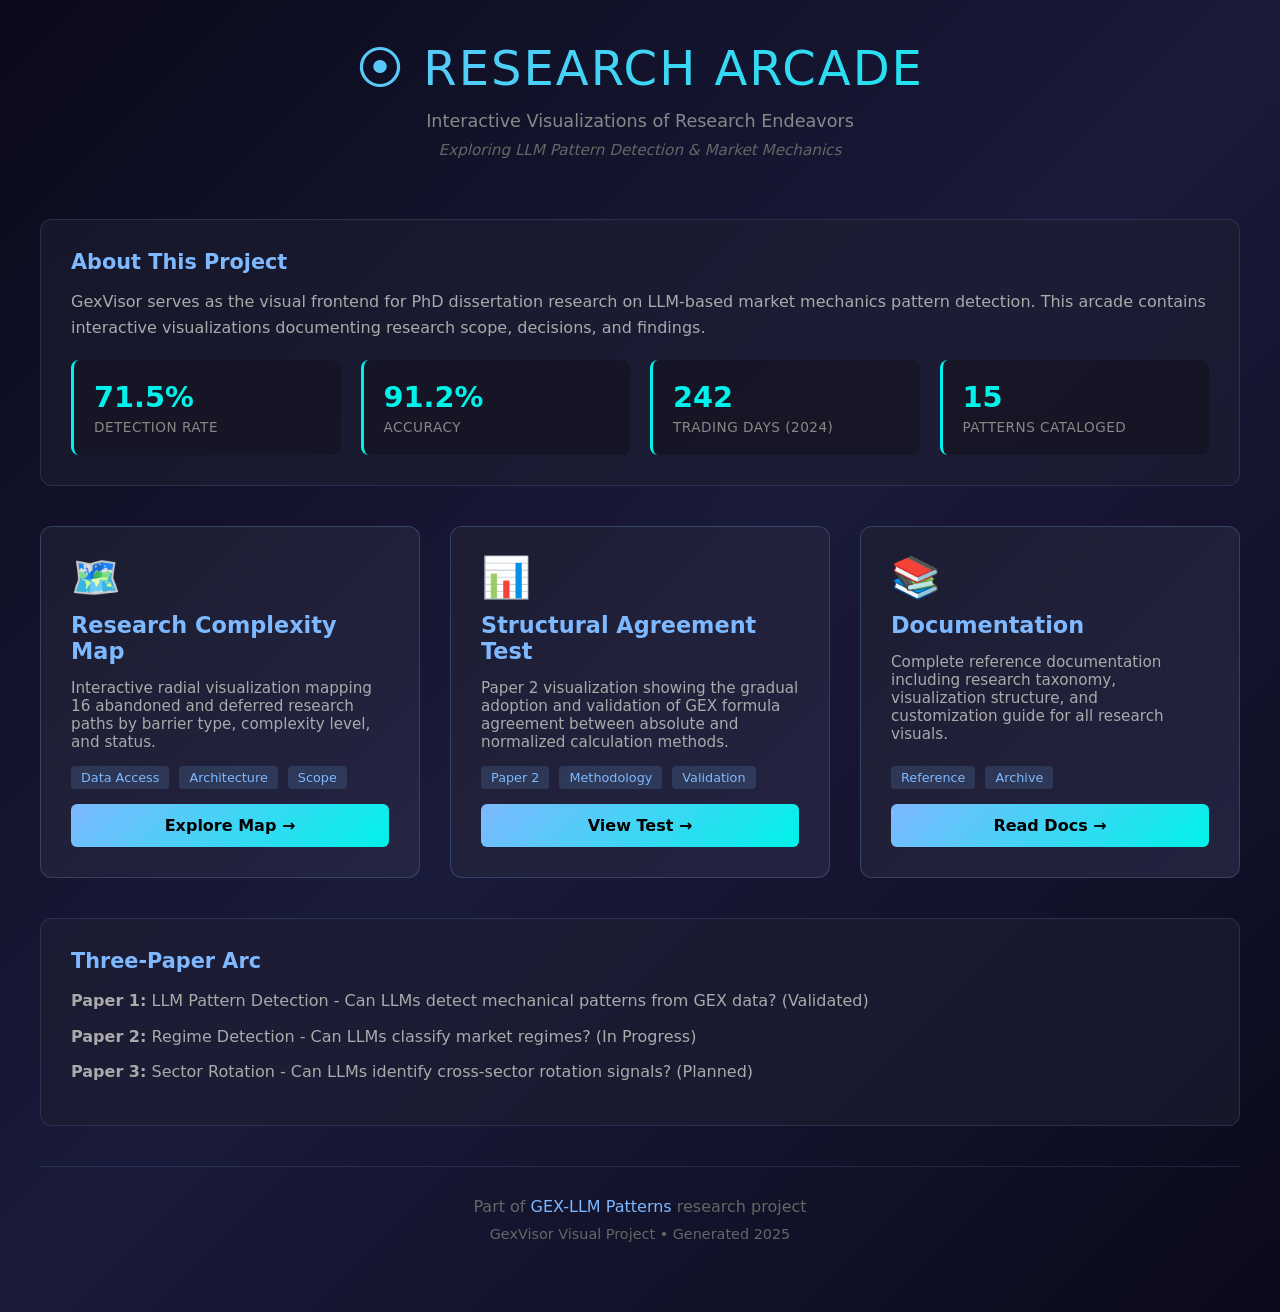
==== docs/research-visuals/index.html @ 666cb74e "Add project infrastructure, documentation, and CI/CD setup This commit establishes the foundational " ====
<!DOCTYPE html>
<html lang="en">
<head>
    <meta charset="UTF-8">
    <meta name="viewport" content="width=device-width, initial-scale=1.0">
    <title>Research Arcade - GexVisor Visual Projects</title>
    <style>
        * {
            margin: 0;
            padding: 0;
            box-sizing: border-box;
        }

        body {
            font-family: 'Segoe UI', system-ui, -apple-system, sans-serif;
            background: linear-gradient(135deg, #0a0a1a 0%, #1a1a3a 50%, #0a0a1a 100%);
            min-height: 100vh;
            color: #e0e0e0;
            padding: 40px 20px;
        }

        .container {
            max-width: 1200px;
            margin: 0 auto;
        }

        header {
            text-align: center;
            margin-bottom: 60px;
        }

        h1 {
            font-size: 3rem;
            background: linear-gradient(135deg, #7eb8ff, #00f2ea);
            -webkit-background-clip: text;
            -webkit-text-fill-color: transparent;
            background-clip: text;
            margin-bottom: 15px;
            font-weight: 300;
            letter-spacing: 2px;
        }

        .subtitle {
            color: #888;
            font-size: 1.1rem;
            margin-bottom: 10px;
        }

        .tagline {
            color: #666;
            font-size: 0.95rem;
            font-style: italic;
        }

        .arcade {
            display: grid;
            grid-template-columns: repeat(auto-fit, minmax(350px, 1fr));
            gap: 30px;
            margin-bottom: 40px;
        }

        .card {
            background: linear-gradient(135deg, rgba(30, 30, 50, 0.8), rgba(40, 40, 70, 0.8));
            border: 1px solid rgba(100, 150, 200, 0.3);
            border-radius: 12px;
            padding: 30px;
            transition: all 0.3s ease;
            display: flex;
            flex-direction: column;
            gap: 15px;
        }

        .card:hover {
            border-color: rgba(100, 200, 255, 0.6);
            box-shadow: 0 0 30px rgba(0, 242, 234, 0.1);
            transform: translateY(-5px);
        }

        .card-icon {
            font-size: 2.5rem;
            line-height: 1;
        }

        .card-title {
            font-size: 1.4rem;
            font-weight: 600;
            color: #7eb8ff;
        }

        .card-description {
            font-size: 0.95rem;
            color: #aaa;
            flex-grow: 1;
        }

        .card-meta {
            display: flex;
            gap: 10px;
            font-size: 0.8rem;
            color: #666;
            flex-wrap: wrap;
        }

        .tag {
            background: rgba(100, 150, 200, 0.2);
            padding: 4px 10px;
            border-radius: 4px;
            color: #7eb8ff;
        }

        .btn {
            display: inline-block;
            padding: 12px 24px;
            background: linear-gradient(135deg, #7eb8ff, #00f2ea);
            color: #000;
            text-decoration: none;
            border-radius: 6px;
            font-weight: 600;
            transition: all 0.3s ease;
            border: none;
            cursor: pointer;
            text-align: center;
        }

        .btn:hover {
            transform: scale(1.05);
            box-shadow: 0 0 20px rgba(0, 242, 234, 0.3);
        }

        .info-section {
            background: rgba(30, 30, 50, 0.6);
            border: 1px solid rgba(100, 150, 200, 0.2);
            border-radius: 12px;
            padding: 30px;
            margin-bottom: 40px;
        }

        .info-section h2 {
            color: #7eb8ff;
            margin-bottom: 15px;
            font-size: 1.3rem;
        }

        .info-section p {
            color: #aaa;
            line-height: 1.6;
            margin-bottom: 10px;
        }

        .metrics {
            display: grid;
            grid-template-columns: repeat(auto-fit, minmax(200px, 1fr));
            gap: 20px;
            margin-top: 20px;
        }

        .metric {
            background: rgba(20, 20, 35, 0.8);
            padding: 20px;
            border-radius: 8px;
            border-left: 3px solid #00f2ea;
        }

        .metric-value {
            font-size: 1.8rem;
            font-weight: bold;
            color: #00f2ea;
            margin-bottom: 5px;
        }

        .metric-label {
            font-size: 0.85rem;
            color: #888;
            text-transform: uppercase;
            letter-spacing: 0.5px;
        }

        footer {
            text-align: center;
            color: #666;
            padding: 30px 0;
            border-top: 1px solid rgba(100, 150, 200, 0.2);
        }

        footer a {
            color: #7eb8ff;
            text-decoration: none;
        }

        footer a:hover {
            text-decoration: underline;
        }
    </style>
</head>
<body>

<div class="container">
    <header>
        <h1>⦿ RESEARCH ARCADE</h1>
        <div class="subtitle">Interactive Visualizations of Research Endeavors</div>
        <div class="tagline">Exploring LLM Pattern Detection & Market Mechanics</div>
    </header>

    <div class="info-section">
        <h2>About This Project</h2>
        <p>GexVisor serves as the visual frontend for PhD dissertation research on LLM-based market mechanics pattern detection. This arcade contains interactive visualizations documenting research scope, decisions, and findings.</p>

        <div class="metrics">
            <div class="metric">
                <div class="metric-value">71.5%</div>
                <div class="metric-label">Detection Rate</div>
            </div>
            <div class="metric">
                <div class="metric-value">91.2%</div>
                <div class="metric-label">Accuracy</div>
            </div>
            <div class="metric">
                <div class="metric-value">242</div>
                <div class="metric-label">Trading Days (2024)</div>
            </div>
            <div class="metric">
                <div class="metric-value">15</div>
                <div class="metric-label">Patterns Cataloged</div>
            </div>
        </div>
    </div>

    <div class="arcade">

        <div class="card">
            <div class="card-icon">🗺️</div>
            <div class="card-title">Research Complexity Map</div>
            <div class="card-description">
                Interactive radial visualization mapping 16 abandoned and deferred research paths by barrier type, complexity level, and status.
            </div>
            <div class="card-meta">
                <span class="tag">Data Access</span>
                <span class="tag">Architecture</span>
                <span class="tag">Scope</span>
            </div>
            <a href="research_complexity_map.html" class="btn">Explore Map →</a>
        </div>

        <div class="card">
            <div class="card-icon">📊</div>
            <div class="card-title">Structural Agreement Test</div>
            <div class="card-description">
                Paper 2 visualization showing the gradual adoption and validation of GEX formula agreement between absolute and normalized calculation methods.
            </div>
            <div class="card-meta">
                <span class="tag">Paper 2</span>
                <span class="tag">Methodology</span>
                <span class="tag">Validation</span>
            </div>
            <a href="paper2.html" class="btn">View Test →</a>
        </div>

        <div class="card">
            <div class="card-icon">📚</div>
            <div class="card-title">Documentation</div>
            <div class="card-description">
                Complete reference documentation including research taxonomy, visualization structure, and customization guide for all research visuals.
            </div>
            <div class="card-meta">
                <span class="tag">Reference</span>
                <span class="tag">Archive</span>
            </div>
            <a href="README.md" class="btn">Read Docs →</a>
        </div>

    </div>

    <div class="info-section">
        <h2>Three-Paper Arc</h2>
        <p><strong>Paper 1:</strong> LLM Pattern Detection - Can LLMs detect mechanical patterns from GEX data? (Validated)</p>
        <p><strong>Paper 2:</strong> Regime Detection - Can LLMs classify market regimes? (In Progress)</p>
        <p><strong>Paper 3:</strong> Sector Rotation - Can LLMs identify cross-sector rotation signals? (Planned)</p>
    </div>

    <footer>
        <p>Part of <a href="https://github.com/iAmGiG/gex-llm-patterns">GEX-LLM Patterns</a> research project</p>
        <p style="margin-top: 10px; font-size: 0.9rem;">GexVisor Visual Project • Generated 2025</p>
    </footer>
</div>

</body>
</html>
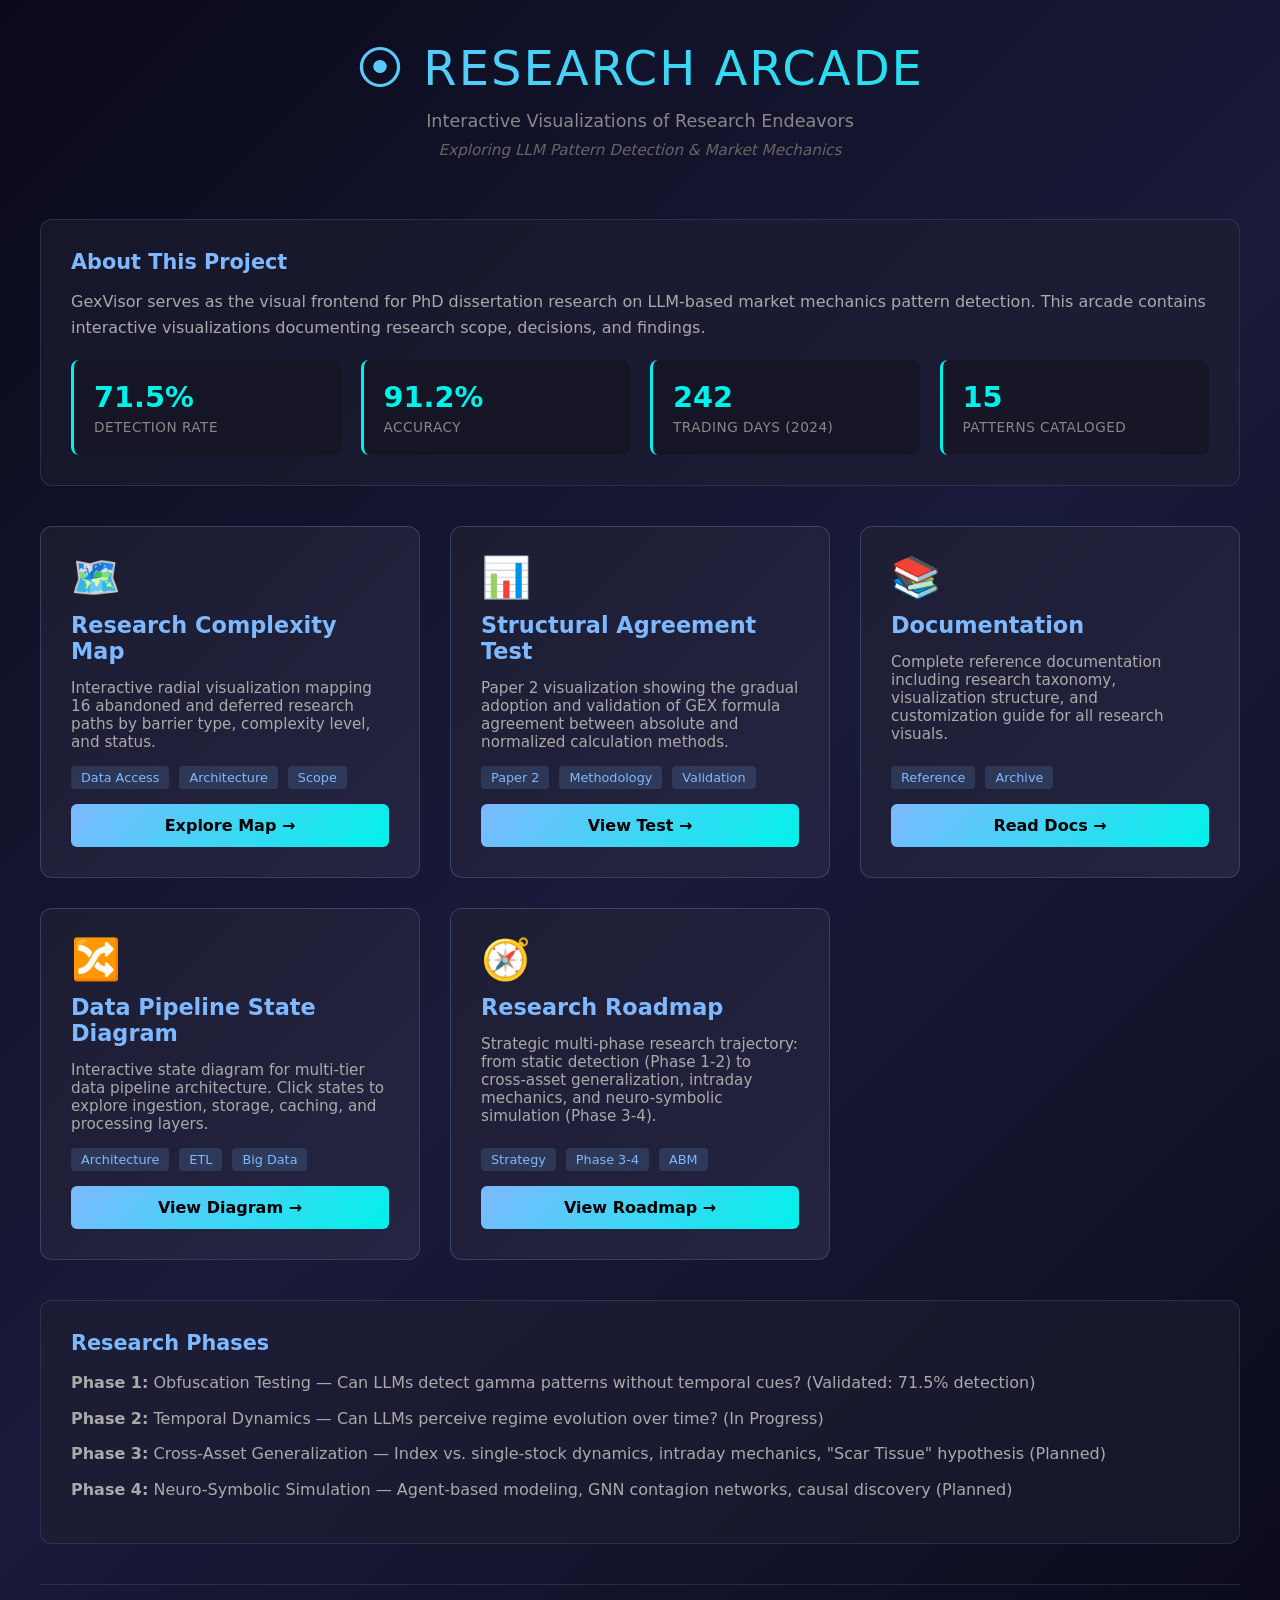
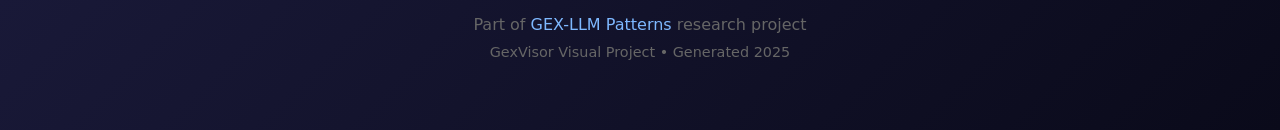
==== commit 63c48ead: "Add comprehensive research roadmap documentation - RESEARCH_ROADMAP.md: Full Phase 1-4 strategic tra" ====
--- a/docs/research-visuals/index.html
+++ b/docs/research-visuals/index.html
@@ -268,13 +268,42 @@
             <a href="README.md" class="btn">Read Docs →</a>
         </div>
 
+        <div class="card">
+            <div class="card-icon">🔀</div>
+            <div class="card-title">Data Pipeline State Diagram</div>
+            <div class="card-description">
+                Interactive state diagram for multi-tier data pipeline architecture. Click states to explore ingestion, storage, caching, and processing layers.
+            </div>
+            <div class="card-meta">
+                <span class="tag">Architecture</span>
+                <span class="tag">ETL</span>
+                <span class="tag">Big Data</span>
+            </div>
+            <a href="data_pipeline_state_diagram.html" class="btn">View Diagram →</a>
+        </div>
+
+        <div class="card">
+            <div class="card-icon">🧭</div>
+            <div class="card-title">Research Roadmap</div>
+            <div class="card-description">
+                Strategic multi-phase research trajectory: from static detection (Phase 1-2) to cross-asset generalization, intraday mechanics, and neuro-symbolic simulation (Phase 3-4).
+            </div>
+            <div class="card-meta">
+                <span class="tag">Strategy</span>
+                <span class="tag">Phase 3-4</span>
+                <span class="tag">ABM</span>
+            </div>
+            <a href="RESEARCH_ROADMAP.md" class="btn">View Roadmap →</a>
+        </div>
+
     </div>
 
     <div class="info-section">
-        <h2>Three-Paper Arc</h2>
-        <p><strong>Paper 1:</strong> LLM Pattern Detection - Can LLMs detect mechanical patterns from GEX data? (Validated)</p>
-        <p><strong>Paper 2:</strong> Regime Detection - Can LLMs classify market regimes? (In Progress)</p>
-        <p><strong>Paper 3:</strong> Sector Rotation - Can LLMs identify cross-sector rotation signals? (Planned)</p>
+        <h2>Research Phases</h2>
+        <p><strong>Phase 1:</strong> Obfuscation Testing — Can LLMs detect gamma patterns without temporal cues? (Validated: 71.5% detection)</p>
+        <p><strong>Phase 2:</strong> Temporal Dynamics — Can LLMs perceive regime evolution over time? (In Progress)</p>
+        <p><strong>Phase 3:</strong> Cross-Asset Generalization — Index vs. single-stock dynamics, intraday mechanics, "Scar Tissue" hypothesis (Planned)</p>
+        <p><strong>Phase 4:</strong> Neuro-Symbolic Simulation — Agent-based modeling, GNN contagion networks, causal discovery (Planned)</p>
     </div>
 
     <footer>
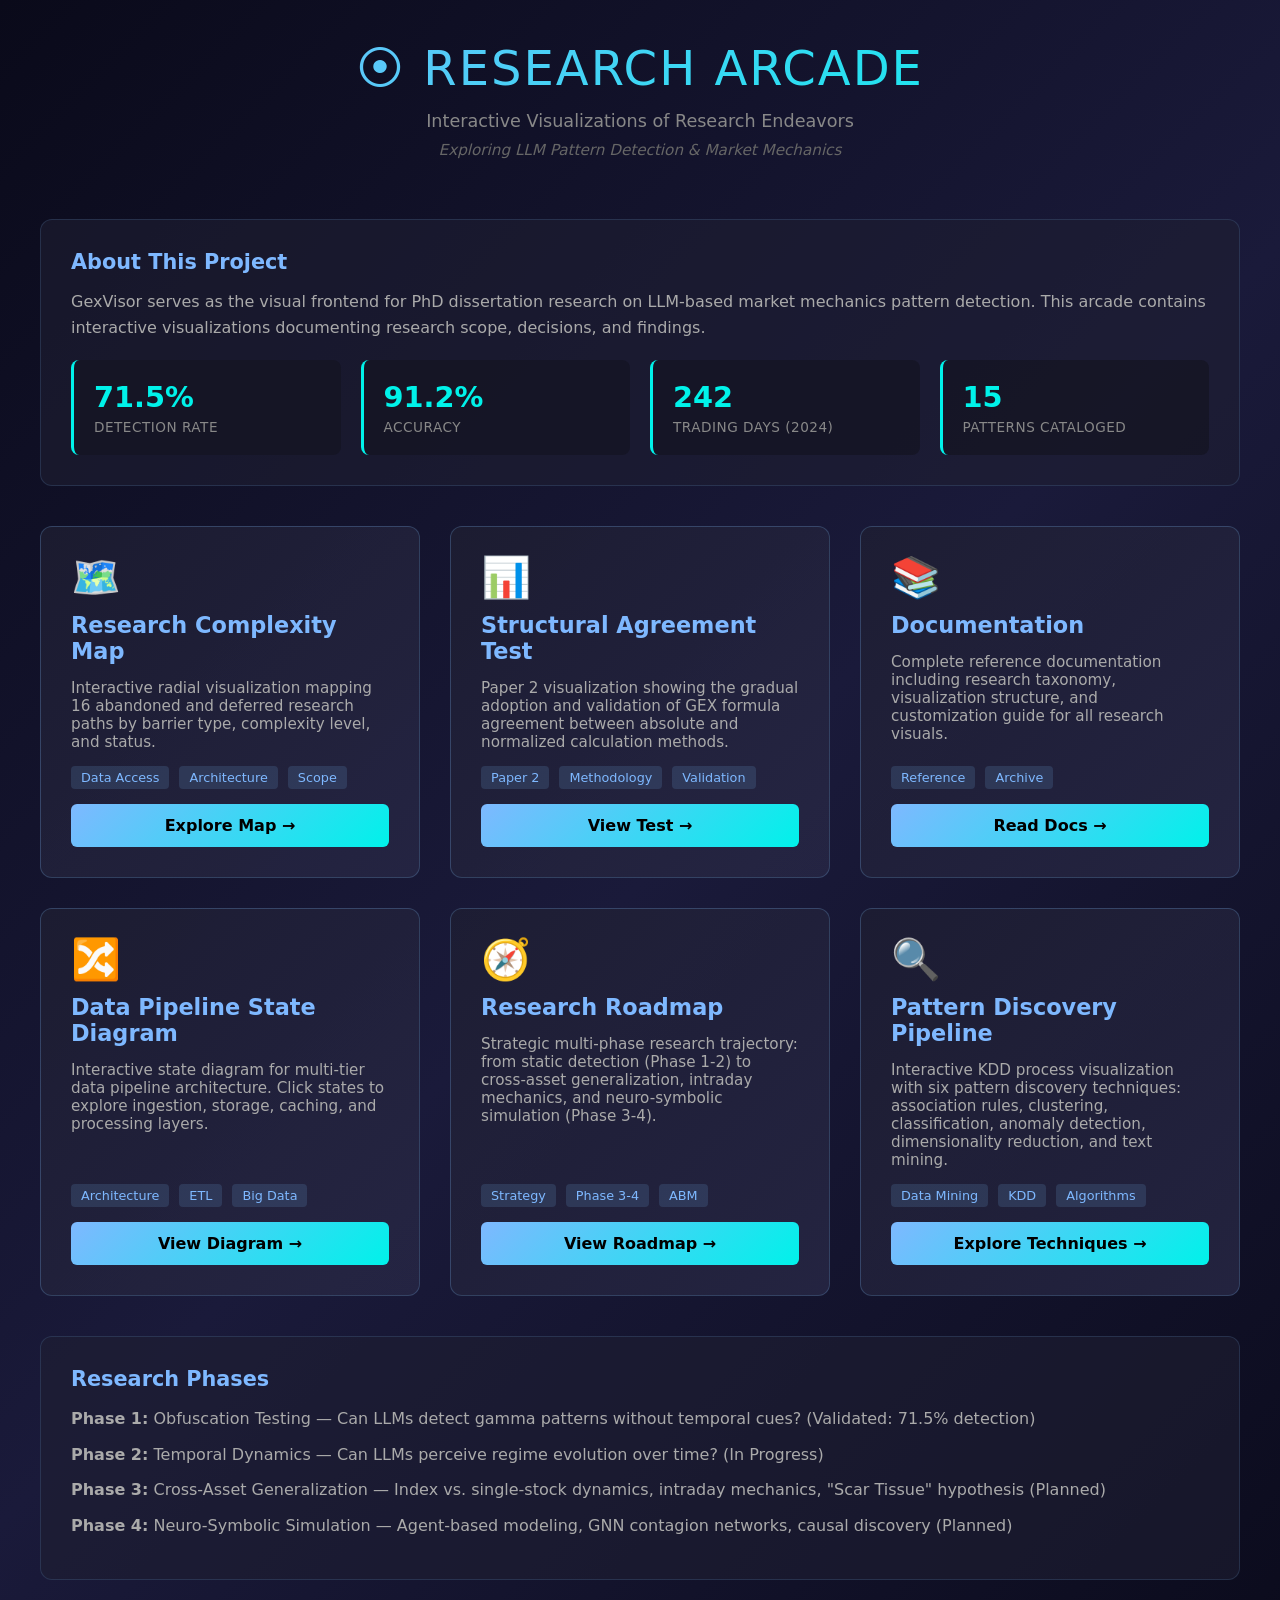
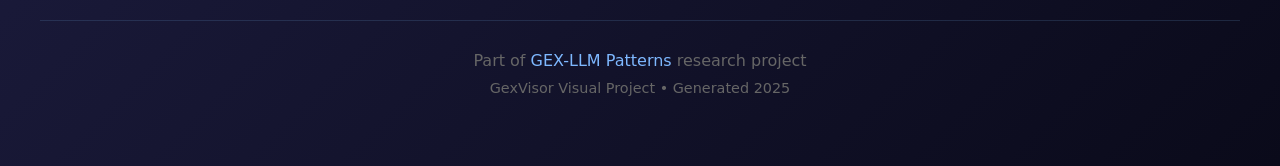
==== commit f617e0ba: "Add pattern discovery pipeline visualization - data_mining_pattern_discovery.html: Interactive KDD p" ====
--- a/docs/research-visuals/index.html
+++ b/docs/research-visuals/index.html
@@ -296,6 +296,20 @@
             <a href="RESEARCH_ROADMAP.md" class="btn">View Roadmap →</a>
         </div>
 
+        <div class="card">
+            <div class="card-icon">🔍</div>
+            <div class="card-title">Pattern Discovery Pipeline</div>
+            <div class="card-description">
+                Interactive KDD process visualization with six pattern discovery techniques: association rules, clustering, classification, anomaly detection, dimensionality reduction, and text mining.
+            </div>
+            <div class="card-meta">
+                <span class="tag">Data Mining</span>
+                <span class="tag">KDD</span>
+                <span class="tag">Algorithms</span>
+            </div>
+            <a href="data_mining_pattern_discovery.html" class="btn">Explore Techniques →</a>
+        </div>
+
     </div>
 
     <div class="info-section">
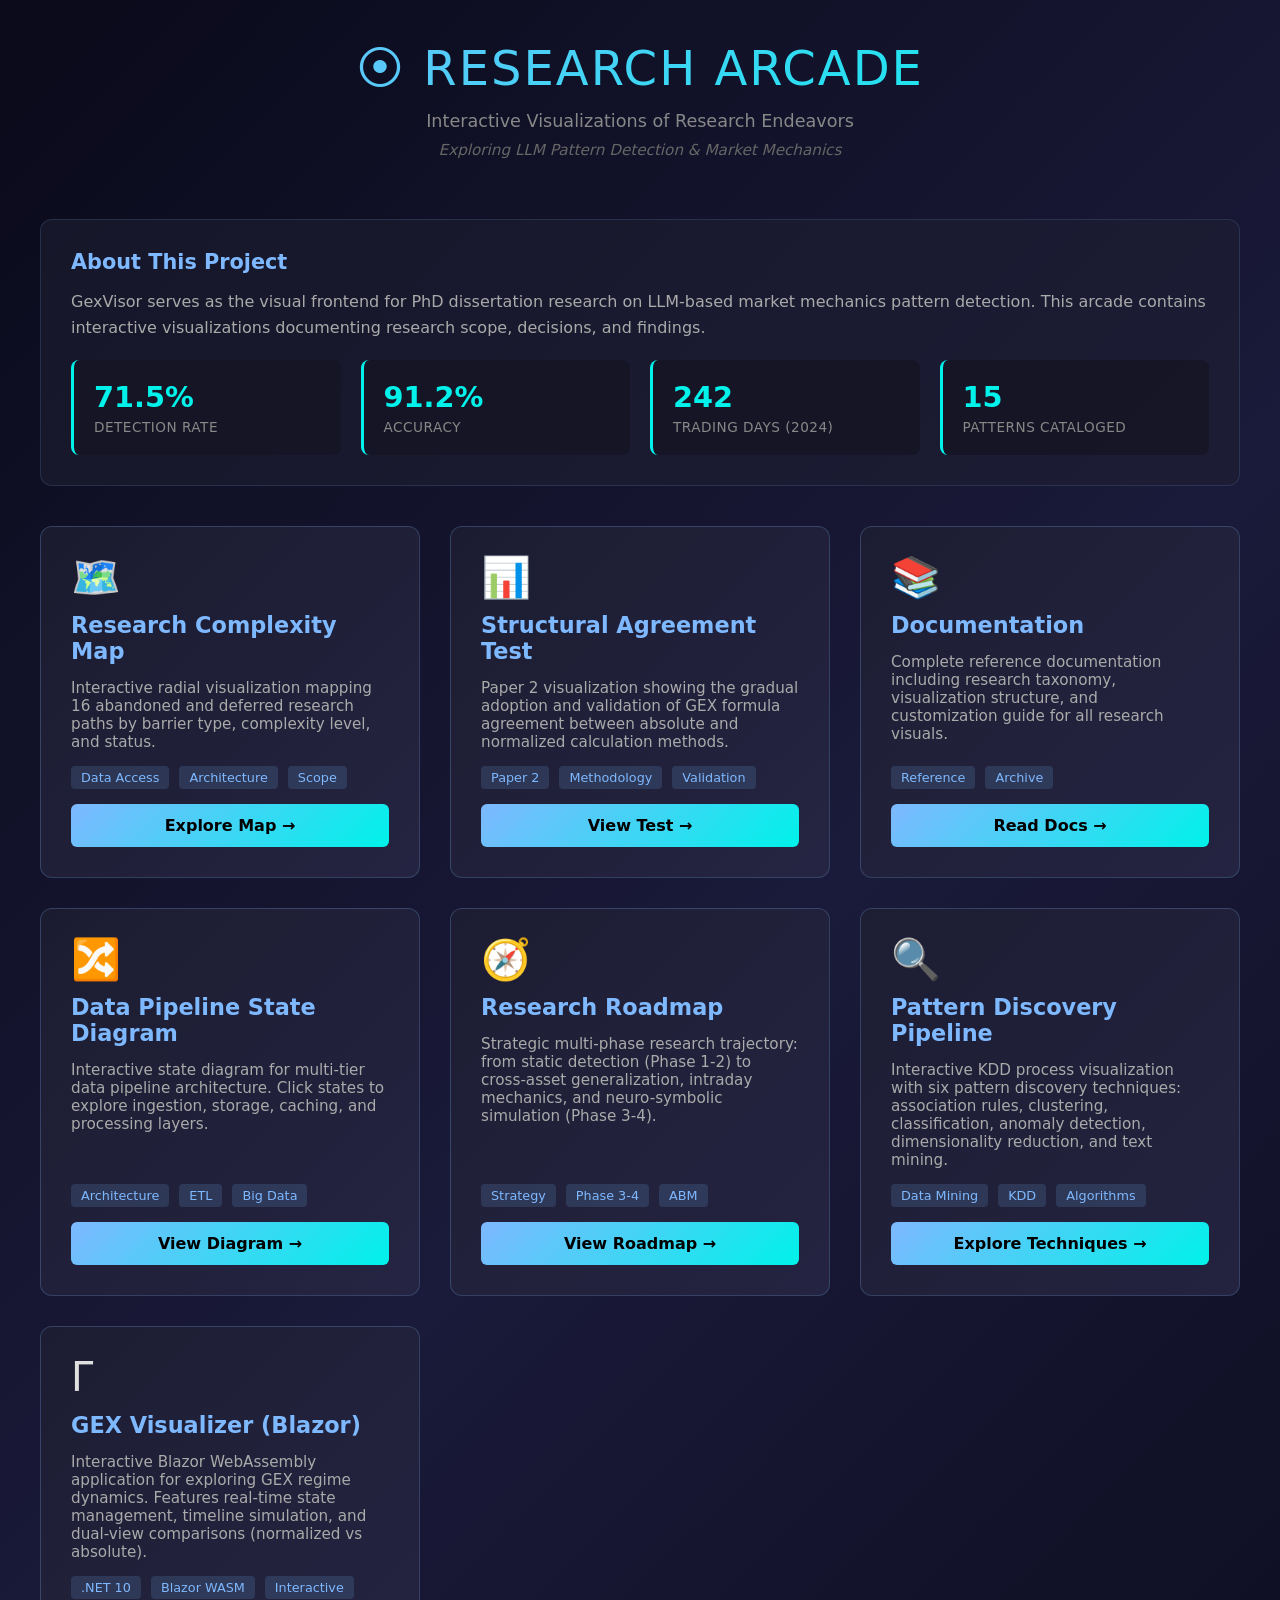
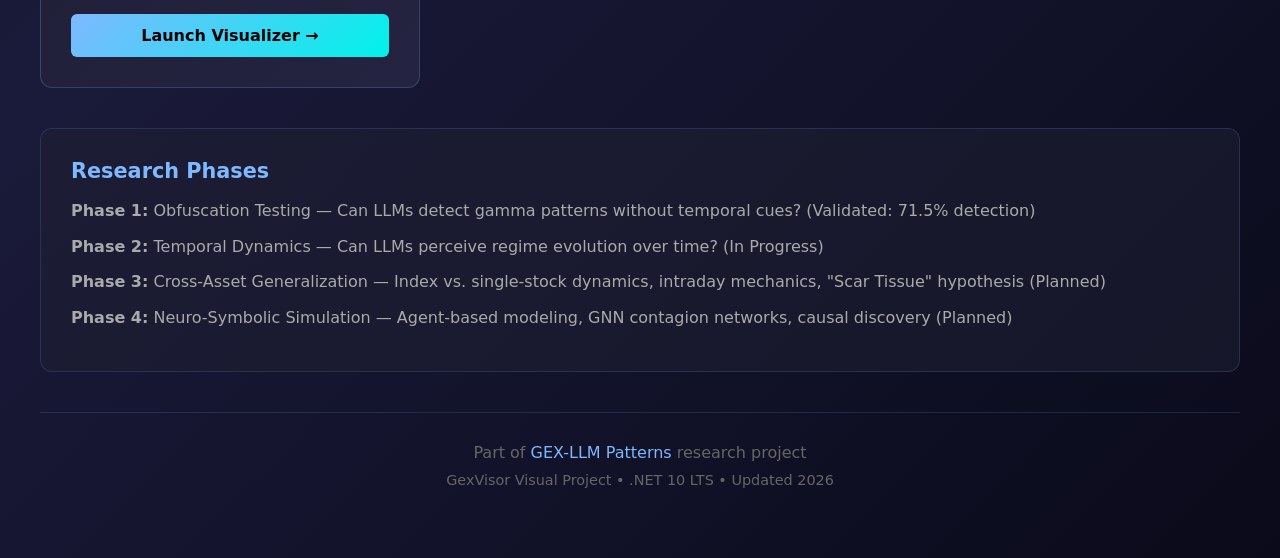
==== commit def64212: "Update documentation for .NET 10 and GEX Visualizer progress README.md: - Update to .NET 10 LTS - Up" ====
--- a/docs/research-visuals/index.html
+++ b/docs/research-visuals/index.html
@@ -310,6 +310,20 @@
             <a href="data_mining_pattern_discovery.html" class="btn">Explore Techniques →</a>
         </div>
 
+        <div class="card">
+            <div class="card-icon">Γ</div>
+            <div class="card-title">GEX Visualizer (Blazor)</div>
+            <div class="card-description">
+                Interactive Blazor WebAssembly application for exploring GEX regime dynamics. Features real-time state management, timeline simulation, and dual-view comparisons (normalized vs absolute).
+            </div>
+            <div class="card-meta">
+                <span class="tag">.NET 10</span>
+                <span class="tag">Blazor WASM</span>
+                <span class="tag">Interactive</span>
+            </div>
+            <a href="../gex-visualizer/index.html" class="btn">Launch Visualizer →</a>
+        </div>
+
     </div>
 
     <div class="info-section">
@@ -322,7 +336,7 @@
 
     <footer>
         <p>Part of <a href="https://github.com/iAmGiG/gex-llm-patterns">GEX-LLM Patterns</a> research project</p>
-        <p style="margin-top: 10px; font-size: 0.9rem;">GexVisor Visual Project • Generated 2025</p>
+        <p style="margin-top: 10px; font-size: 0.9rem;">GexVisor Visual Project • .NET 10 LTS • Updated 2026</p>
     </footer>
 </div>
 
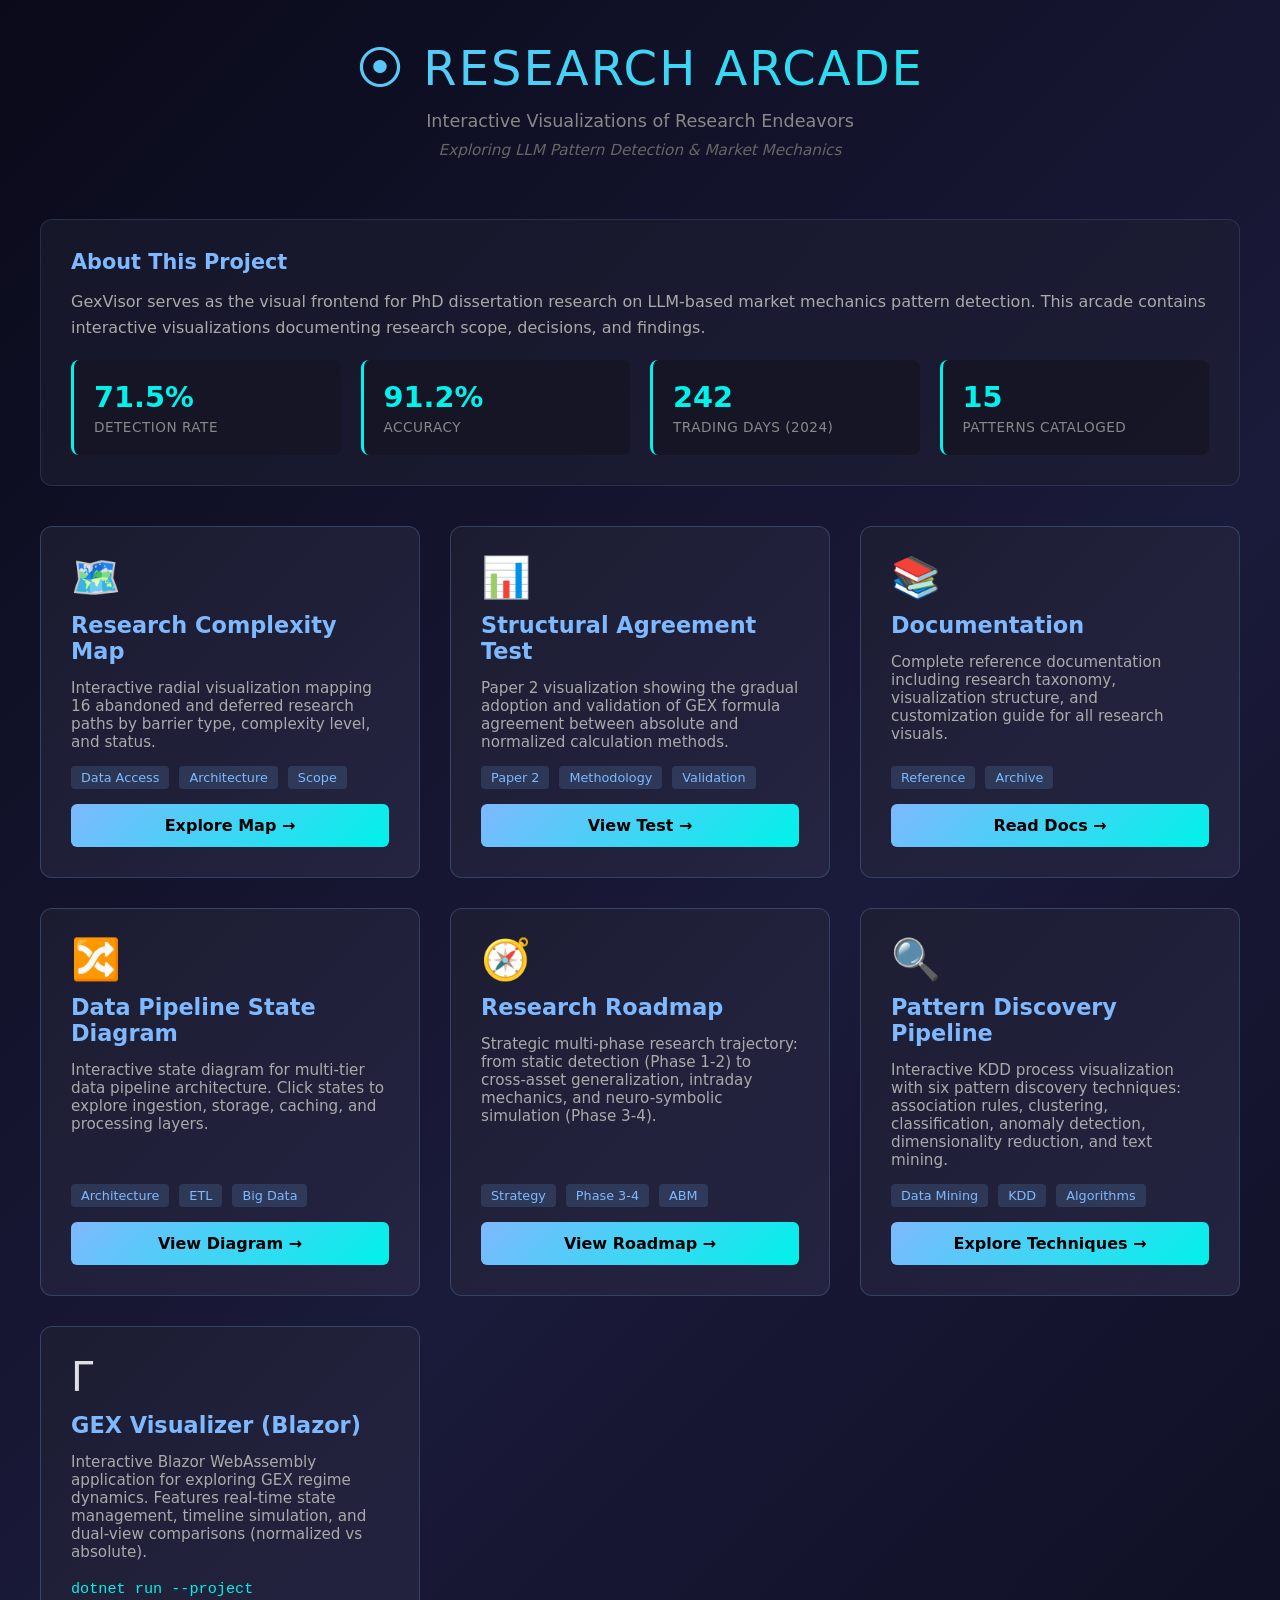
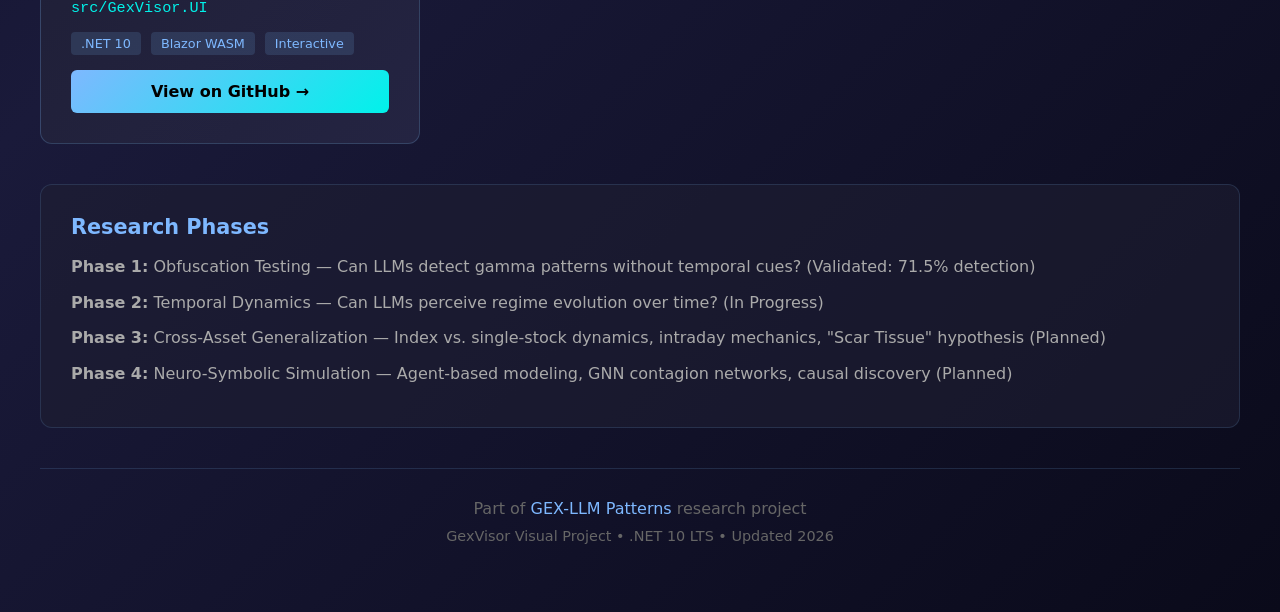
==== commit 009649f3: "Chore: Remove legacy JS visualizer, keep data export script The JavaScript visualizer has been fully" ====
--- a/docs/research-visuals/index.html
+++ b/docs/research-visuals/index.html
@@ -315,13 +315,14 @@
             <div class="card-title">GEX Visualizer (Blazor)</div>
             <div class="card-description">
                 Interactive Blazor WebAssembly application for exploring GEX regime dynamics. Features real-time state management, timeline simulation, and dual-view comparisons (normalized vs absolute).
+                <br><br><code style="color:#00f2ea">dotnet run --project src/GexVisor.UI</code>
             </div>
             <div class="card-meta">
                 <span class="tag">.NET 10</span>
                 <span class="tag">Blazor WASM</span>
                 <span class="tag">Interactive</span>
             </div>
-            <a href="../gex-visualizer/index.html" class="btn">Launch Visualizer →</a>
+            <a href="https://github.com/iAmGiG/GexVisor" class="btn">View on GitHub →</a>
         </div>
 
     </div>
